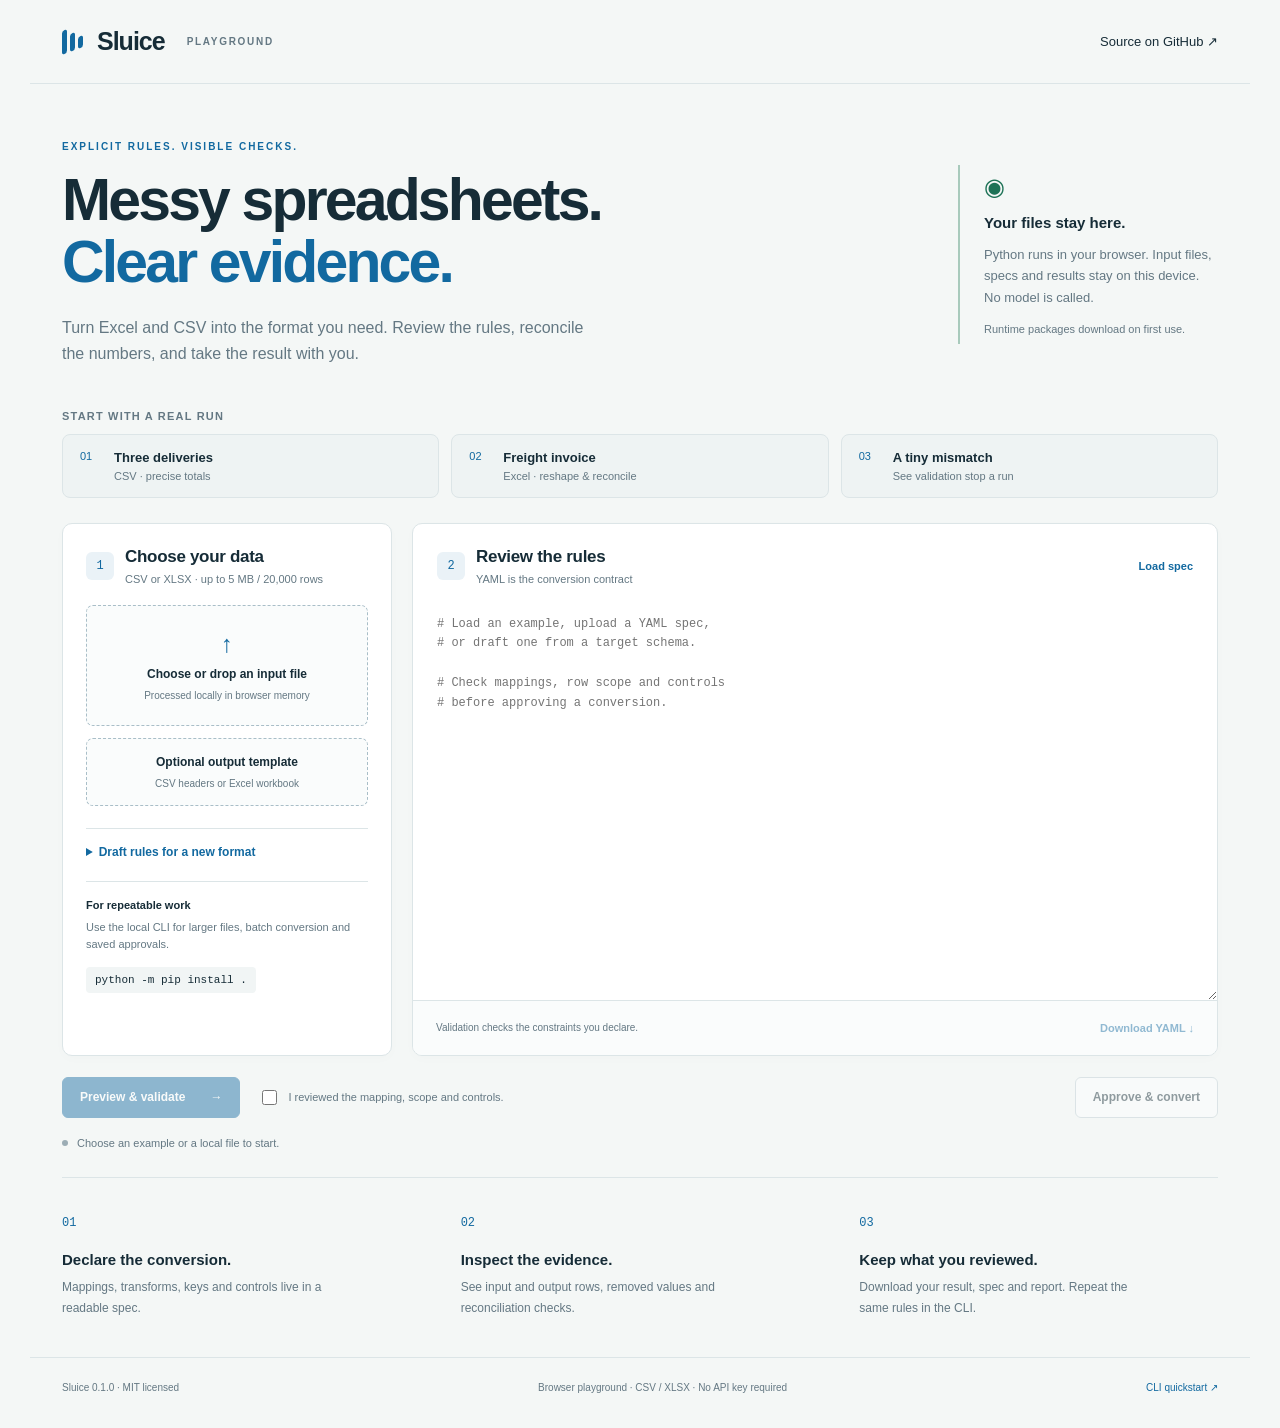
==== sites/playground/index.html @ f774739e "Add validated ETL workflow, packaging, CI and browser playground" ====
<!doctype html>
<html lang="en">
<head>
  <meta charset="utf-8"><meta name="viewport" content="width=device-width,initial-scale=1">
  <title>Sluice — Spreadsheet Playground</title>
  <meta name="description" content="Convert Excel and CSV with explicit rules, reconciliation and review. Runs on your device.">
  <link rel="stylesheet" href="style.css"><script src="app.js" defer></script>
</head>
<body>
  <header class="nav"><a class="brand" href="./" aria-label="Sluice home"><span class="mark" aria-hidden="true"><i></i><i></i><i></i></span>Sluice<span class="nav-tag">PLAYGROUND</span></a><a class="github" href="https://github.com/zodsapple/sluice" target="_blank" rel="noopener">Source on GitHub ↗</a></header>
  <main>
    <section class="hero"><div><p class="eyebrow">EXPLICIT RULES. VISIBLE CHECKS.</p><h1>Messy spreadsheets.<br><span>Clear evidence.</span></h1><p class="intro">Turn Excel and CSV into the format you need. Review the rules, reconcile the numbers, and take the result with you.</p></div><aside class="local-note"><span class="local-icon" aria-hidden="true">◉</span><strong>Your files stay here.</strong><p>Python runs in your browser. Input files, specs and results stay on this device. No model is called.</p><small>Runtime packages download on first use.</small></aside></section>
    <section class="demo-strip" aria-label="Example selection"><span class="demo-title">Start with a real run</span><div class="demo-buttons"><button class="demo" data-demo="quickstart">01 <strong>Three deliveries</strong><span>CSV · precise totals</span></button><button class="demo" data-demo="transport">02 <strong>Freight invoice</strong><span>Excel · reshape & reconcile</span></button><button class="demo" data-demo="failure">03 <strong>A tiny mismatch</strong><span>See validation stop a run</span></button></div></section>
    <div class="workbench">
      <section class="panel input-panel"><div class="panel-heading"><span class="step">1</span><div><h2>Choose your data</h2><p>CSV or XLSX · up to 5 MB / 20,000 rows</p></div></div>
        <label class="upload" data-upload="input"><input id="input-file" type="file" accept=".csv,.xlsx"><span class="upload-icon" aria-hidden="true">↑</span><strong id="input-label">Choose or drop an input file</strong><span>Processed locally in browser memory</span></label>
        <label class="upload compact" data-upload="template"><input id="template-file" type="file" accept=".csv,.xlsx"><strong id="template-label">Optional output template</strong><span>CSV headers or Excel workbook</span></label>
        <details class="draft-details"><summary>Draft rules for a new format</summary><p>Choose a JSON target schema with field types, an example row and declared controls. Review every assumption after drafting.</p><label class="upload compact" data-upload="schema"><input id="schema-file" type="file" accept=".json"><strong id="schema-label">Choose target schema</strong></label><label class="small-label" for="sheet-names">Sheets to include (optional, one per line)</label><textarea id="sheet-names" rows="2" placeholder="All sheets by default"></textarea><button id="draft" class="secondary wide" disabled>Draft a spec</button></details>
        <div class="limits"><strong>For repeatable work</strong><p>Use the local CLI for larger files, batch conversion and saved approvals.</p><code>python -m pip install .</code></div>
      </section>
      <section class="panel spec-panel"><div class="panel-heading"><span class="step">2</span><div><h2>Review the rules</h2><p>YAML is the conversion contract</p></div><label class="text-button">Load spec<input id="spec-file" type="file" accept=".yaml,.yml"></label></div>
        <label class="sr-only" for="spec">Conversion spec in YAML</label><textarea id="spec" class="code-editor" spellcheck="false" placeholder="# Load an example, upload a YAML spec,
# or draft one from a target schema.

# Check mappings, row scope and controls
# before approving a conversion."></textarea>
        <details id="draft-review" hidden><summary>Draft questions and review</summary><pre id="draft-notes"></pre><button id="download-prompts" class="text-button" hidden>Download chat prompts</button></details>
        <div class="spec-footer"><span>Validation checks the constraints you declare.</span><button id="download-spec" class="text-button" disabled>Download YAML ↓</button></div>
      </section>
    </div>
    <section class="run-bar"><div class="run-actions"><button id="preview" class="primary" disabled>Preview & validate <span aria-hidden="true">→</span></button><label class="approval"><input id="reviewed" type="checkbox">I reviewed the mapping, scope and controls.</label><button id="convert" class="secondary" disabled>Approve & convert</button><button id="cancel" class="text-button" hidden>Stop / reset runtime</button></div><div id="status" class="status" role="status" aria-live="polite"><span class="status-dot"></span><span id="status-text">Choose an example or a local file to start.</span></div></section>
    <section id="results" class="panel results-panel" hidden><div class="result-header"><div><p class="eyebrow">RUN EVIDENCE</p><h2 id="result-title">Validation report</h2></div><div id="downloads" class="download-actions"></div></div><div id="metrics" class="metrics"></div><div id="diagnosis" class="diagnosis" hidden></div><div id="controls" class="controls"></div><div class="tabs" role="tablist" aria-label="Run detail"><button class="tab active" role="tab" aria-selected="true" data-tab="output">Output preview</button><button class="tab" role="tab" aria-selected="false" data-tab="input">Source preview</button><button class="tab" role="tab" aria-selected="false" data-tab="issues">Issues</button><button class="tab" role="tab" aria-selected="false" data-tab="trace">Step trace</button></div><div id="detail" class="table-wrap" role="tabpanel"></div><p class="table-note">Previews show a few rows. Reports include all declared control results. A passing check does not establish business meaning.</p></section>
    <section class="how"><div><span class="step">01</span><h3>Declare the conversion.</h3><p>Mappings, transforms, keys and controls live in a readable spec.</p></div><div><span class="step">02</span><h3>Inspect the evidence.</h3><p>See input and output rows, removed values and reconciliation checks.</p></div><div><span class="step">03</span><h3>Keep what you reviewed.</h3><p>Download your result, spec and report. Repeat the same rules in the CLI.</p></div></section>
  </main><footer><span>Sluice <span id="version">0.1.0</span> · MIT licensed</span><span>Browser playground · CSV / XLSX · No API key required</span><a href="quickstart.html">CLI quickstart ↗</a></footer>
</body></html>
---- sites/playground/style.css ----
:root{--ink:#162c37;--muted:#647883;--line:#dce5e7;--blue:#1269a0;--blue-dark:#0e507c;--paper:#f4f7f6;--green:#1d7256;--red:#a83b35;--mono:Consolas,"SFMono-Regular",monospace;font-family:Inter,Segoe UI,Arial,sans-serif;color:var(--ink);background:var(--paper);font-size:14px}*{box-sizing:border-box}body{margin:0}button,input,textarea{font:inherit}button,a,input,summary{touch-action:manipulation}button{cursor:pointer}button:disabled{opacity:.45;cursor:not-allowed}a{color:var(--blue);text-decoration:none}a:hover{text-decoration:underline}button:focus-visible,a:focus-visible,textarea:focus-visible,summary:focus-visible,input:focus-visible{outline:3px solid #79b9df;outline-offset:3px}[hidden]{display:none!important}.nav,main,footer{max-width:1220px;margin:auto}.nav{height:84px;display:flex;align-items:center;justify-content:space-between;padding:0 32px;border-bottom:1px solid var(--line)}.brand{display:flex;align-items:center;gap:10px;color:var(--ink);font-size:25px;font-weight:750;letter-spacing:-1px}.mark{display:flex;align-items:center;gap:3px;height:28px;margin-right:4px}.mark i{width:5px;background:var(--blue);border-radius:3px;height:24px;transform:skewY(-22deg)}.mark i:nth-child(2){height:18px}.mark i:nth-child(3){height:12px}.nav-tag{font-size:10px;letter-spacing:1.7px;color:var(--muted);margin-left:12px;font-weight:600}.github{font-size:13px;color:var(--ink)}main{padding:0 32px}.hero{padding:57px 0 42px;display:flex;justify-content:space-between;gap:60px;align-items:center}.eyebrow{font-size:10px;font-weight:750;letter-spacing:2px;margin:0 0 17px;color:var(--blue)}h1{font-size:clamp(36px,4.6vw,59px);line-height:1.06;letter-spacing:-2.8px;margin:0 0 21px;font-weight:680}h1 span{color:var(--blue)}.intro{font-size:16px;line-height:1.65;max-width:530px;margin:0;color:var(--muted)}.local-note{width:260px;flex-shrink:0;border-left:2px solid #a8cabc;padding:8px 0 8px 24px;font-size:13px}.local-icon{display:block;color:var(--green);font-size:24px;margin-bottom:13px}.local-note strong{font-size:15px}.local-note p{line-height:1.65;color:var(--muted)}.local-note small{font-size:11px;color:var(--muted)}.demo-strip{margin-bottom:25px}.demo-title{display:block;font-size:11px;font-weight:600;text-transform:uppercase;letter-spacing:1.2px;margin-bottom:12px;color:var(--muted)}.demo-buttons{display:grid;grid-template-columns:repeat(3,1fr);gap:12px}.demo{display:grid;grid-template-columns:25px 1fr;column-gap:9px;text-align:left;background:#eef3f3;border:1px solid var(--line);border-radius:8px;padding:15px 17px;font-size:11px;color:var(--blue)}.demo strong{font-size:13px;color:var(--ink);font-weight:600}.demo span{grid-column:2;color:var(--muted);font-size:11px;margin-top:5px}.demo:hover,.demo.selected{background:#e7f0f6;border-color:#99bad0}.workbench{display:grid;grid-template-columns:330px 1fr;gap:20px}.panel{background:white;border:1px solid var(--line);border-radius:10px;overflow:hidden;box-shadow:0 3px 12px #1b344104}.input-panel{padding:23px}.panel-heading{display:flex;align-items:center;gap:11px;margin-bottom:20px}.step{font:12px var(--mono);color:var(--blue);display:inline-flex;align-items:center;justify-content:center;background:#eaf2f7;width:28px;height:28px;border-radius:6px;flex-shrink:0}h2{font-size:17px;font-weight:650;letter-spacing:-.3px;margin:0}h3{font-size:15px;margin:14px 0 9px}.panel-heading p{font-size:11px;color:var(--muted);margin:6px 0 0}.upload{display:flex;flex-direction:column;align-items:center;justify-content:center;gap:9px;text-align:center;border:1px dashed #a9bec8;border-radius:7px;padding:24px 10px;cursor:pointer;background:#fafcfc;position:relative}.upload:hover,.upload.drag{border-color:var(--blue);background:#f0f6fa}.upload input,.text-button input{position:absolute;width:1px;height:1px;opacity:0}.upload:focus-within{outline:3px solid #79b9df}.upload strong{font-size:12px;max-width:100%;overflow-wrap:anywhere}.upload span{font-size:10px;color:var(--muted)}.upload .upload-icon{font-size:24px;color:var(--blue)}.upload.compact{padding:16px 10px;margin-top:12px}.draft-details{margin-top:22px;font-size:12px;border-top:1px solid var(--line);padding-top:16px}.draft-details summary{cursor:pointer;color:var(--blue);font-weight:600}.draft-details p{line-height:1.65;color:var(--muted)}.small-label{display:block;font-size:11px;margin:15px 0 7px}textarea{width:100%;border:1px solid var(--line);border-radius:5px;padding:9px;resize:vertical;color:var(--ink);background:#fafcfc}#sheet-names{font-size:12px}.limits{border-top:1px solid var(--line);margin-top:22px;padding-top:17px;font-size:11px}.limits p{color:var(--muted);line-height:1.6;margin:8px 0 13px}.limits code{font:11px var(--mono);background:#f1f5f5;padding:7px 9px;border-radius:4px;display:inline-block}.spec-panel{display:flex;flex-direction:column}.spec-panel>.panel-heading{padding:23px 24px 0}.spec-panel .panel-heading .text-button{margin-left:auto}.code-editor{flex:1;border:0;border-radius:0;padding:10px 24px 24px;min-height:395px;background:white;font:12px/1.65 var(--mono);tab-size:2;resize:vertical}.spec-footer{display:flex;align-items:center;justify-content:space-between;padding:13px 23px;background:#fafcfc;border-top:1px solid var(--line);font-size:10px;color:var(--muted);gap:12px}.text-button{border:0;background:transparent;color:var(--blue);font-size:11px;font-weight:600;padding:8px 0;cursor:pointer}.primary,.secondary{border-radius:6px;padding:12px 17px;font-size:12px;font-weight:650;min-height:41px}.primary{background:var(--blue);border:1px solid var(--blue);color:white;display:flex;gap:25px;align-items:center}.primary:hover:not(:disabled){background:var(--blue-dark)}.secondary{background:white;border:1px solid #bdcdd3;color:var(--ink)}.secondary:hover:not(:disabled){border-color:var(--blue);background:#f1f7fa}.wide{width:100%;margin-top:12px}.run-bar{padding:21px 0 25px}.run-actions{display:flex;gap:18px;align-items:center;flex-wrap:wrap}.approval{display:flex;gap:8px;align-items:center;font-size:11px;color:var(--muted);cursor:pointer;flex:1}.approval input{accent-color:var(--blue);width:15px;height:15px}.status{display:flex;align-items:center;gap:9px;margin-top:17px;font-size:11px;color:var(--muted);line-height:1.6}.status-dot{width:6px;height:6px;border-radius:50%;background:#9cadb5;flex-shrink:0}.status.busy .status-dot{background:var(--blue);animation:pulse 1s infinite}.status.good .status-dot{background:var(--green)}.status.bad .status-dot{background:var(--red)}@keyframes pulse{50%{opacity:.3}}.results-panel{padding:25px;margin-bottom:28px}.result-header{display:flex;justify-content:space-between;gap:15px;align-items:center;margin-bottom:20px}.result-header .eyebrow{margin-bottom:8px}.download-actions{display:flex;gap:15px;flex-wrap:wrap}.metrics{display:grid;grid-template-columns:repeat(4,1fr);border-top:1px solid var(--line);border-bottom:1px solid var(--line);padding:20px 0;margin-bottom:18px}.metric{border-right:1px solid var(--line);padding-left:22px}.metric:first-child{padding-left:0}.metric:last-child{border:0}.metric span{font-size:10px;text-transform:uppercase;letter-spacing:1px;color:var(--muted);display:block;margin-bottom:9px}.metric strong{font:24px var(--mono);font-weight:500}.metric.pass strong{color:var(--green)}.metric.fail strong{color:var(--red)}.controls{display:flex;flex-direction:column;gap:7px;margin-bottom:22px}.control{display:grid;grid-template-columns:44px 1fr auto;gap:12px;align-items:center;border-radius:5px;padding:11px 13px;background:#f4f8f6;font-size:12px}.control.fail{background:#fff1ee}.pill{font-size:9px;font-weight:750;letter-spacing:.6px;color:var(--green)}.fail .pill{color:var(--red)}.control code{font:11px var(--mono);color:var(--muted)}.control small{grid-column:2/4;color:var(--red);line-height:1.6}.diagnosis{padding:13px;background:#fff1ee;color:var(--red);border-radius:5px;margin-bottom:17px;white-space:pre-wrap;font-size:12px;line-height:1.6;overflow-wrap:anywhere}.tabs{display:flex;gap:25px;border-bottom:1px solid var(--line);margin-bottom:13px;overflow:auto}.tab{border:0;background:white;color:var(--muted);padding:10px 0 12px;font-size:12px;white-space:nowrap}.tab.active{color:var(--blue);box-shadow:inset 0 -2px var(--blue);font-weight:600}.table-wrap{overflow:auto;max-height:350px;min-height:80px}table{border-collapse:collapse;text-align:left;width:100%;font:11px var(--mono)}th{background:#f2f6f6;font-weight:600;color:var(--muted);position:sticky;top:0}th,td{padding:10px 12px;border-bottom:1px solid #e8eeef;white-space:nowrap;max-width:350px;overflow:hidden;text-overflow:ellipsis}.table-note{font-size:10px;color:var(--muted);line-height:1.6;margin:14px 0 0}.empty{font-size:12px;color:var(--muted);padding:14px 0}.how{display:grid;grid-template-columns:repeat(3,1fr);gap:40px;border-top:1px solid var(--line);padding:31px 0 39px}.how .step{background:transparent;justify-content:flex-start;width:auto}.how p{font-size:12px;line-height:1.7;color:var(--muted);max-width:280px;margin:0}footer{border-top:1px solid var(--line);padding:24px 32px 35px;display:flex;justify-content:space-between;gap:20px;font-size:10px;color:var(--muted)}#draft-review{padding:15px 23px;border-top:1px solid var(--line);font-size:12px}#draft-review summary{color:var(--blue);cursor:pointer}pre{white-space:pre-wrap;overflow-wrap:anywhere;font:11px/1.6 var(--mono);color:var(--muted)}.sr-only{position:absolute;width:1px;height:1px;overflow:hidden;clip:rect(0,0,0,0)}@media(max-width:850px){.workbench{grid-template-columns:280px 1fr}.hero{gap:30px}.local-note{width:215px}.run-actions{gap:13px}.approval{flex-basis:55%}.control{grid-template-columns:40px 1fr}.control code{grid-column:2}.nav-tag{display:none}}@media(max-width:650px){.nav,main,footer{padding-left:19px;padding-right:19px}.nav{height:68px}.hero{display:block;padding:35px 0 27px}h1{letter-spacing:-1.8px;font-size:42px}.intro{font-size:14px}.local-note{margin-top:24px;width:auto;padding-left:16px}.local-icon{display:none}.local-note p{margin:8px 0}.demo-buttons{grid-template-columns:1fr}.demo{padding:12px 14px}.demo span{margin-top:3px}.workbench{grid-template-columns:1fr;gap:16px}.input-panel{padding:20px}.code-editor{min-height:340px;padding-left:20px;padding-right:20px}.approval{order:3;flex-basis:100%}.run-actions .primary,.run-actions .secondary{flex:1}.result-header{align-items:flex-start;flex-direction:column}.results-panel{padding:20px}.metrics{grid-template-columns:repeat(2,1fr);gap:20px}.metric:nth-child(3){padding-left:0}.metric:nth-child(2){border:0}.how{grid-template-columns:1fr;gap:23px}.how h3{margin-top:6px}.how p{max-width:100%}footer{flex-direction:column;gap:12px}.github{font-size:11px}.spec-footer span{max-width:180px}.tabs{gap:20px}}
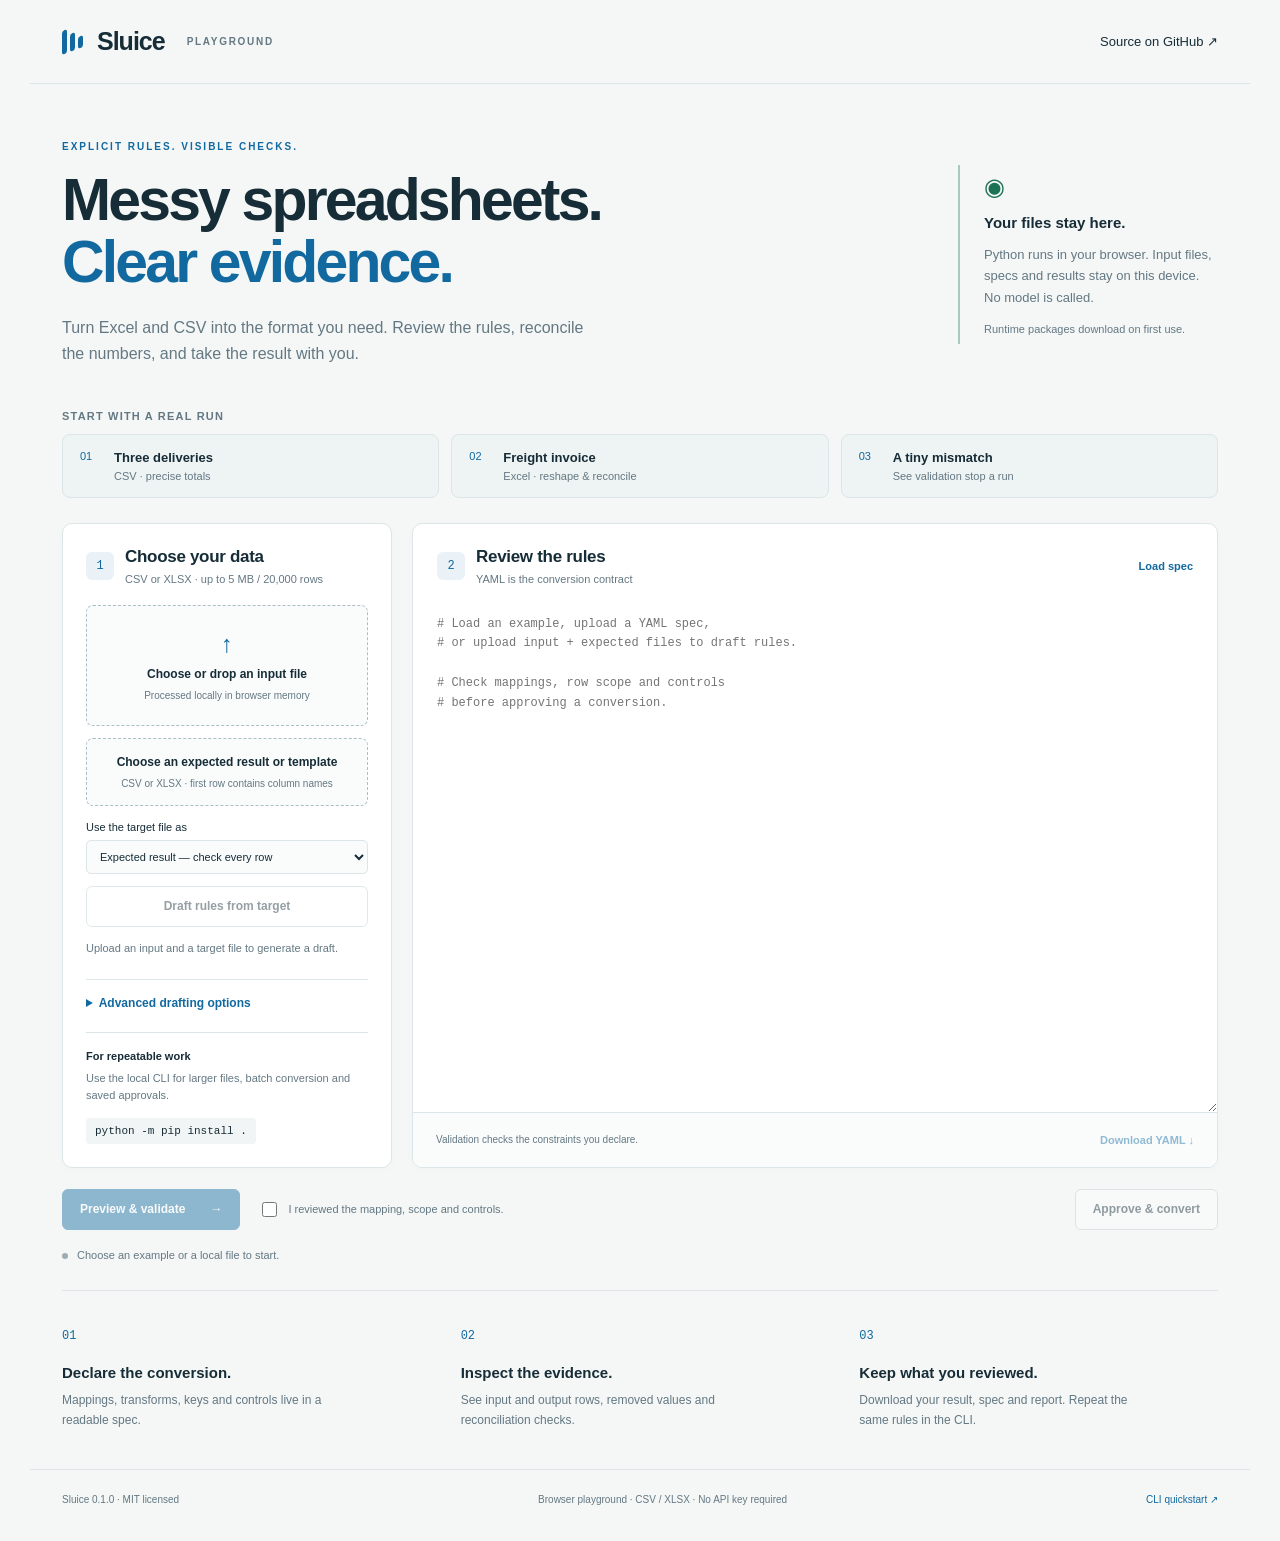
==== commit 7b25f6a5: "Fix browser drafting from uploaded expected files" ====
--- a/sites/playground/index.html
+++ b/sites/playground/index.html
@@ -14,13 +14,15 @@
     <div class="workbench">
       <section class="panel input-panel"><div class="panel-heading"><span class="step">1</span><div><h2>Choose your data</h2><p>CSV or XLSX · up to 5 MB / 20,000 rows</p></div></div>
         <label class="upload" data-upload="input"><input id="input-file" type="file" accept=".csv,.xlsx"><span class="upload-icon" aria-hidden="true">↑</span><strong id="input-label">Choose or drop an input file</strong><span>Processed locally in browser memory</span></label>
-        <label class="upload compact" data-upload="template"><input id="template-file" type="file" accept=".csv,.xlsx"><strong id="template-label">Optional output template</strong><span>CSV headers or Excel workbook</span></label>
-        <details class="draft-details"><summary>Draft rules for a new format</summary><p>Choose a JSON target schema with field types, an example row and declared controls. Review every assumption after drafting.</p><label class="upload compact" data-upload="schema"><input id="schema-file" type="file" accept=".json"><strong id="schema-label">Choose target schema</strong></label><label class="small-label" for="sheet-names">Sheets to include (optional, one per line)</label><textarea id="sheet-names" rows="2" placeholder="All sheets by default"></textarea><button id="draft" class="secondary wide" disabled>Draft a spec</button></details>
+        <label class="upload compact" data-upload="template"><input id="template-file" type="file" accept=".csv,.xlsx"><strong id="template-label">Choose an expected result or template</strong><span>CSV or XLSX · first row contains column names</span></label>
+        <label class="small-label" for="target-role">Use the target file as</label><select id="target-role"><option value="expected">Expected result — check every row</option><option value="template">Template / example — draft the format</option></select>
+        <button id="draft" class="secondary wide" disabled>Draft rules from target</button><p id="upload-note" class="upload-note" role="status" aria-live="polite">Upload an input and a target file to generate a draft.</p>
+        <details class="draft-details"><summary>Advanced drafting options</summary><p>A JSON schema can specify field types, examples and controls. Without one, these are inferred from the target file; review every assumption.</p><label class="upload compact" data-upload="schema"><input id="schema-file" type="file" accept=".json"><strong id="schema-label">Choose target schema</strong></label><label class="small-label" for="target-layout">Target layout</label><select id="target-layout"><option value="auto">Detect from target columns</option><option value="record">Records (one row per record)</option><option value="stats">Statistics (reshape a wide table)</option></select><label class="small-label" for="sheet-names">Sheets to include (optional, one per line)</label><textarea id="sheet-names" rows="2" placeholder="All sheets by default"></textarea></details>
         <div class="limits"><strong>For repeatable work</strong><p>Use the local CLI for larger files, batch conversion and saved approvals.</p><code>python -m pip install .</code></div>
       </section>
       <section class="panel spec-panel"><div class="panel-heading"><span class="step">2</span><div><h2>Review the rules</h2><p>YAML is the conversion contract</p></div><label class="text-button">Load spec<input id="spec-file" type="file" accept=".yaml,.yml"></label></div>
         <label class="sr-only" for="spec">Conversion spec in YAML</label><textarea id="spec" class="code-editor" spellcheck="false" placeholder="# Load an example, upload a YAML spec,
-# or draft one from a target schema.
+# or upload input + expected files to draft rules.
 
 # Check mappings, row scope and controls
 # before approving a conversion."></textarea>
--- a/sites/playground/style.css
+++ b/sites/playground/style.css
@@ -1 +1,2 @@
 :root{--ink:#162c37;--muted:#647883;--line:#dce5e7;--blue:#1269a0;--blue-dark:#0e507c;--paper:#f4f7f6;--green:#1d7256;--red:#a83b35;--mono:Consolas,"SFMono-Regular",monospace;font-family:Inter,Segoe UI,Arial,sans-serif;color:var(--ink);background:var(--paper);font-size:14px}*{box-sizing:border-box}body{margin:0}button,input,textarea{font:inherit}button,a,input,summary{touch-action:manipulation}button{cursor:pointer}button:disabled{opacity:.45;cursor:not-allowed}a{color:var(--blue);text-decoration:none}a:hover{text-decoration:underline}button:focus-visible,a:focus-visible,textarea:focus-visible,summary:focus-visible,input:focus-visible{outline:3px solid #79b9df;outline-offset:3px}[hidden]{display:none!important}.nav,main,footer{max-width:1220px;margin:auto}.nav{height:84px;display:flex;align-items:center;justify-content:space-between;padding:0 32px;border-bottom:1px solid var(--line)}.brand{display:flex;align-items:center;gap:10px;color:var(--ink);font-size:25px;font-weight:750;letter-spacing:-1px}.mark{display:flex;align-items:center;gap:3px;height:28px;margin-right:4px}.mark i{width:5px;background:var(--blue);border-radius:3px;height:24px;transform:skewY(-22deg)}.mark i:nth-child(2){height:18px}.mark i:nth-child(3){height:12px}.nav-tag{font-size:10px;letter-spacing:1.7px;color:var(--muted);margin-left:12px;font-weight:600}.github{font-size:13px;color:var(--ink)}main{padding:0 32px}.hero{padding:57px 0 42px;display:flex;justify-content:space-between;gap:60px;align-items:center}.eyebrow{font-size:10px;font-weight:750;letter-spacing:2px;margin:0 0 17px;color:var(--blue)}h1{font-size:clamp(36px,4.6vw,59px);line-height:1.06;letter-spacing:-2.8px;margin:0 0 21px;font-weight:680}h1 span{color:var(--blue)}.intro{font-size:16px;line-height:1.65;max-width:530px;margin:0;color:var(--muted)}.local-note{width:260px;flex-shrink:0;border-left:2px solid #a8cabc;padding:8px 0 8px 24px;font-size:13px}.local-icon{display:block;color:var(--green);font-size:24px;margin-bottom:13px}.local-note strong{font-size:15px}.local-note p{line-height:1.65;color:var(--muted)}.local-note small{font-size:11px;color:var(--muted)}.demo-strip{margin-bottom:25px}.demo-title{display:block;font-size:11px;font-weight:600;text-transform:uppercase;letter-spacing:1.2px;margin-bottom:12px;color:var(--muted)}.demo-buttons{display:grid;grid-template-columns:repeat(3,1fr);gap:12px}.demo{display:grid;grid-template-columns:25px 1fr;column-gap:9px;text-align:left;background:#eef3f3;border:1px solid var(--line);border-radius:8px;padding:15px 17px;font-size:11px;color:var(--blue)}.demo strong{font-size:13px;color:var(--ink);font-weight:600}.demo span{grid-column:2;color:var(--muted);font-size:11px;margin-top:5px}.demo:hover,.demo.selected{background:#e7f0f6;border-color:#99bad0}.workbench{display:grid;grid-template-columns:330px 1fr;gap:20px}.panel{background:white;border:1px solid var(--line);border-radius:10px;overflow:hidden;box-shadow:0 3px 12px #1b344104}.input-panel{padding:23px}.panel-heading{display:flex;align-items:center;gap:11px;margin-bottom:20px}.step{font:12px var(--mono);color:var(--blue);display:inline-flex;align-items:center;justify-content:center;background:#eaf2f7;width:28px;height:28px;border-radius:6px;flex-shrink:0}h2{font-size:17px;font-weight:650;letter-spacing:-.3px;margin:0}h3{font-size:15px;margin:14px 0 9px}.panel-heading p{font-size:11px;color:var(--muted);margin:6px 0 0}.upload{display:flex;flex-direction:column;align-items:center;justify-content:center;gap:9px;text-align:center;border:1px dashed #a9bec8;border-radius:7px;padding:24px 10px;cursor:pointer;background:#fafcfc;position:relative}.upload:hover,.upload.drag{border-color:var(--blue);background:#f0f6fa}.upload input,.text-button input{position:absolute;width:1px;height:1px;opacity:0}.upload:focus-within{outline:3px solid #79b9df}.upload strong{font-size:12px;max-width:100%;overflow-wrap:anywhere}.upload span{font-size:10px;color:var(--muted)}.upload .upload-icon{font-size:24px;color:var(--blue)}.upload.compact{padding:16px 10px;margin-top:12px}.draft-details{margin-top:22px;font-size:12px;border-top:1px solid var(--line);padding-top:16px}.draft-details summary{cursor:pointer;color:var(--blue);font-weight:600}.draft-details p{line-height:1.65;color:var(--muted)}.small-label{display:block;font-size:11px;margin:15px 0 7px}textarea{width:100%;border:1px solid var(--line);border-radius:5px;padding:9px;resize:vertical;color:var(--ink);background:#fafcfc}#sheet-names{font-size:12px}.limits{border-top:1px solid var(--line);margin-top:22px;padding-top:17px;font-size:11px}.limits p{color:var(--muted);line-height:1.6;margin:8px 0 13px}.limits code{font:11px var(--mono);background:#f1f5f5;padding:7px 9px;border-radius:4px;display:inline-block}.spec-panel{display:flex;flex-direction:column}.spec-panel>.panel-heading{padding:23px 24px 0}.spec-panel .panel-heading .text-button{margin-left:auto}.code-editor{flex:1;border:0;border-radius:0;padding:10px 24px 24px;min-height:395px;background:white;font:12px/1.65 var(--mono);tab-size:2;resize:vertical}.spec-footer{display:flex;align-items:center;justify-content:space-between;padding:13px 23px;background:#fafcfc;border-top:1px solid var(--line);font-size:10px;color:var(--muted);gap:12px}.text-button{border:0;background:transparent;color:var(--blue);font-size:11px;font-weight:600;padding:8px 0;cursor:pointer}.primary,.secondary{border-radius:6px;padding:12px 17px;font-size:12px;font-weight:650;min-height:41px}.primary{background:var(--blue);border:1px solid var(--blue);color:white;display:flex;gap:25px;align-items:center}.primary:hover:not(:disabled){background:var(--blue-dark)}.secondary{background:white;border:1px solid #bdcdd3;color:var(--ink)}.secondary:hover:not(:disabled){border-color:var(--blue);background:#f1f7fa}.wide{width:100%;margin-top:12px}.run-bar{padding:21px 0 25px}.run-actions{display:flex;gap:18px;align-items:center;flex-wrap:wrap}.approval{display:flex;gap:8px;align-items:center;font-size:11px;color:var(--muted);cursor:pointer;flex:1}.approval input{accent-color:var(--blue);width:15px;height:15px}.status{display:flex;align-items:center;gap:9px;margin-top:17px;font-size:11px;color:var(--muted);line-height:1.6}.status-dot{width:6px;height:6px;border-radius:50%;background:#9cadb5;flex-shrink:0}.status.busy .status-dot{background:var(--blue);animation:pulse 1s infinite}.status.good .status-dot{background:var(--green)}.status.bad .status-dot{background:var(--red)}@keyframes pulse{50%{opacity:.3}}.results-panel{padding:25px;margin-bottom:28px}.result-header{display:flex;justify-content:space-between;gap:15px;align-items:center;margin-bottom:20px}.result-header .eyebrow{margin-bottom:8px}.download-actions{display:flex;gap:15px;flex-wrap:wrap}.metrics{display:grid;grid-template-columns:repeat(4,1fr);border-top:1px solid var(--line);border-bottom:1px solid var(--line);padding:20px 0;margin-bottom:18px}.metric{border-right:1px solid var(--line);padding-left:22px}.metric:first-child{padding-left:0}.metric:last-child{border:0}.metric span{font-size:10px;text-transform:uppercase;letter-spacing:1px;color:var(--muted);display:block;margin-bottom:9px}.metric strong{font:24px var(--mono);font-weight:500}.metric.pass strong{color:var(--green)}.metric.fail strong{color:var(--red)}.controls{display:flex;flex-direction:column;gap:7px;margin-bottom:22px}.control{display:grid;grid-template-columns:44px 1fr auto;gap:12px;align-items:center;border-radius:5px;padding:11px 13px;background:#f4f8f6;font-size:12px}.control.fail{background:#fff1ee}.pill{font-size:9px;font-weight:750;letter-spacing:.6px;color:var(--green)}.fail .pill{color:var(--red)}.control code{font:11px var(--mono);color:var(--muted)}.control small{grid-column:2/4;color:var(--red);line-height:1.6}.diagnosis{padding:13px;background:#fff1ee;color:var(--red);border-radius:5px;margin-bottom:17px;white-space:pre-wrap;font-size:12px;line-height:1.6;overflow-wrap:anywhere}.tabs{display:flex;gap:25px;border-bottom:1px solid var(--line);margin-bottom:13px;overflow:auto}.tab{border:0;background:white;color:var(--muted);padding:10px 0 12px;font-size:12px;white-space:nowrap}.tab.active{color:var(--blue);box-shadow:inset 0 -2px var(--blue);font-weight:600}.table-wrap{overflow:auto;max-height:350px;min-height:80px}table{border-collapse:collapse;text-align:left;width:100%;font:11px var(--mono)}th{background:#f2f6f6;font-weight:600;color:var(--muted);position:sticky;top:0}th,td{padding:10px 12px;border-bottom:1px solid #e8eeef;white-space:nowrap;max-width:350px;overflow:hidden;text-overflow:ellipsis}.table-note{font-size:10px;color:var(--muted);line-height:1.6;margin:14px 0 0}.empty{font-size:12px;color:var(--muted);padding:14px 0}.how{display:grid;grid-template-columns:repeat(3,1fr);gap:40px;border-top:1px solid var(--line);padding:31px 0 39px}.how .step{background:transparent;justify-content:flex-start;width:auto}.how p{font-size:12px;line-height:1.7;color:var(--muted);max-width:280px;margin:0}footer{border-top:1px solid var(--line);padding:24px 32px 35px;display:flex;justify-content:space-between;gap:20px;font-size:10px;color:var(--muted)}#draft-review{padding:15px 23px;border-top:1px solid var(--line);font-size:12px}#draft-review summary{color:var(--blue);cursor:pointer}pre{white-space:pre-wrap;overflow-wrap:anywhere;font:11px/1.6 var(--mono);color:var(--muted)}.sr-only{position:absolute;width:1px;height:1px;overflow:hidden;clip:rect(0,0,0,0)}@media(max-width:850px){.workbench{grid-template-columns:280px 1fr}.hero{gap:30px}.local-note{width:215px}.run-actions{gap:13px}.approval{flex-basis:55%}.control{grid-template-columns:40px 1fr}.control code{grid-column:2}.nav-tag{display:none}}@media(max-width:650px){.nav,main,footer{padding-left:19px;padding-right:19px}.nav{height:68px}.hero{display:block;padding:35px 0 27px}h1{letter-spacing:-1.8px;font-size:42px}.intro{font-size:14px}.local-note{margin-top:24px;width:auto;padding-left:16px}.local-icon{display:none}.local-note p{margin:8px 0}.demo-buttons{grid-template-columns:1fr}.demo{padding:12px 14px}.demo span{margin-top:3px}.workbench{grid-template-columns:1fr;gap:16px}.input-panel{padding:20px}.code-editor{min-height:340px;padding-left:20px;padding-right:20px}.approval{order:3;flex-basis:100%}.run-actions .primary,.run-actions .secondary{flex:1}.result-header{align-items:flex-start;flex-direction:column}.results-panel{padding:20px}.metrics{grid-template-columns:repeat(2,1fr);gap:20px}.metric:nth-child(3){padding-left:0}.metric:nth-child(2){border:0}.how{grid-template-columns:1fr;gap:23px}.how h3{margin-top:6px}.how p{max-width:100%}footer{flex-direction:column;gap:12px}.github{font-size:11px}.spec-footer span{max-width:180px}.tabs{gap:20px}}
+select{width:100%;border:1px solid var(--line);border-radius:5px;padding:9px;font-family:inherit;font-size:11px;color:var(--ink);background:#fafcfc}.upload-note{font-size:11px;line-height:1.65;color:var(--muted);margin:12px 0 0;overflow-wrap:anywhere}.upload-note.good{color:var(--green)}.upload-note.bad{color:var(--red)}.upload-note.busy{color:var(--blue)}
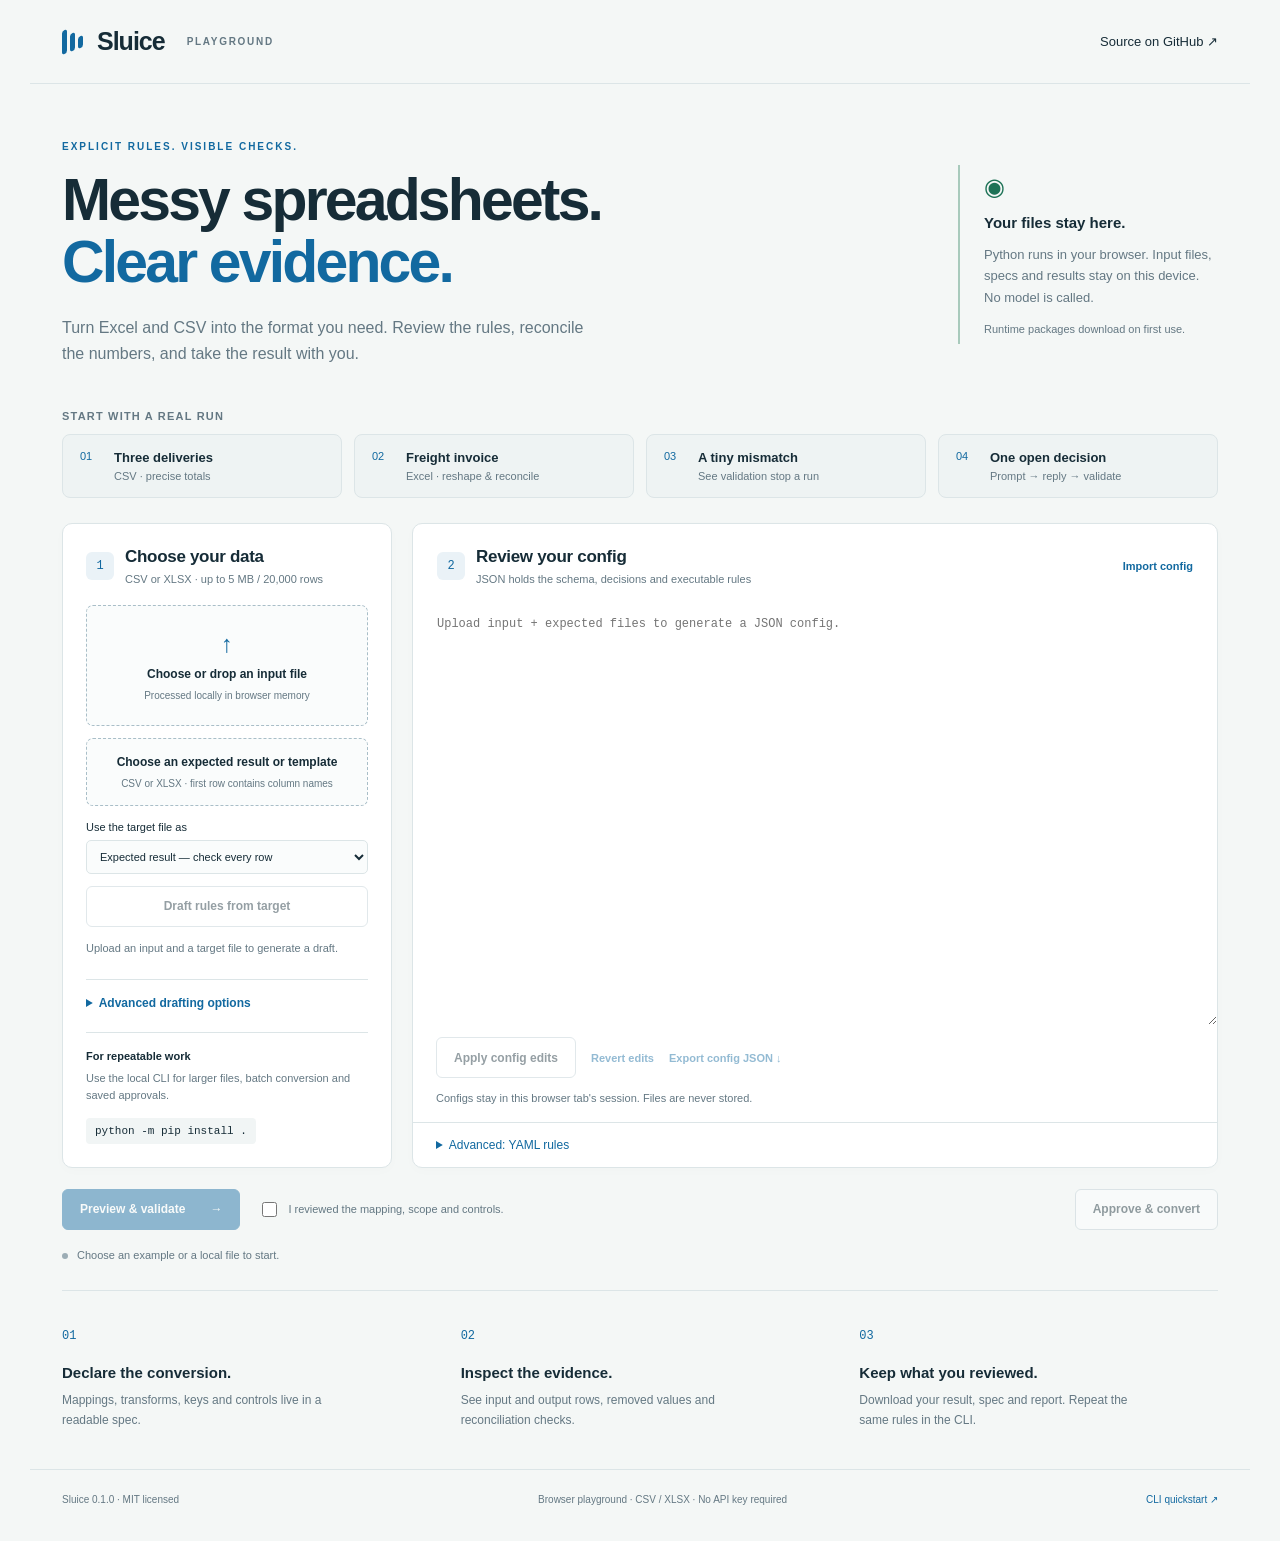
==== commit a4e90505: "Complete browser config, prompt, reply and manual review workflow" ====
--- a/sites/playground/index.html
+++ b/sites/playground/index.html
@@ -4,13 +4,13 @@
   <meta charset="utf-8"><meta name="viewport" content="width=device-width,initial-scale=1">
   <title>Sluice — Spreadsheet Playground</title>
   <meta name="description" content="Convert Excel and CSV with explicit rules, reconciliation and review. Runs on your device.">
-  <link rel="stylesheet" href="style.css"><script src="app.js" defer></script>
+  <link rel="stylesheet" href="style.css"><script src="app.js" type="module"></script>
 </head>
 <body>
   <header class="nav"><a class="brand" href="./" aria-label="Sluice home"><span class="mark" aria-hidden="true"><i></i><i></i><i></i></span>Sluice<span class="nav-tag">PLAYGROUND</span></a><a class="github" href="https://github.com/zodsapple/sluice" target="_blank" rel="noopener">Source on GitHub ↗</a></header>
   <main>
     <section class="hero"><div><p class="eyebrow">EXPLICIT RULES. VISIBLE CHECKS.</p><h1>Messy spreadsheets.<br><span>Clear evidence.</span></h1><p class="intro">Turn Excel and CSV into the format you need. Review the rules, reconcile the numbers, and take the result with you.</p></div><aside class="local-note"><span class="local-icon" aria-hidden="true">◉</span><strong>Your files stay here.</strong><p>Python runs in your browser. Input files, specs and results stay on this device. No model is called.</p><small>Runtime packages download on first use.</small></aside></section>
-    <section class="demo-strip" aria-label="Example selection"><span class="demo-title">Start with a real run</span><div class="demo-buttons"><button class="demo" data-demo="quickstart">01 <strong>Three deliveries</strong><span>CSV · precise totals</span></button><button class="demo" data-demo="transport">02 <strong>Freight invoice</strong><span>Excel · reshape & reconcile</span></button><button class="demo" data-demo="failure">03 <strong>A tiny mismatch</strong><span>See validation stop a run</span></button></div></section>
+    <section class="demo-strip" aria-label="Example selection"><span class="demo-title">Start with a real run</span><div class="demo-buttons"><button class="demo" data-demo="quickstart">01 <strong>Three deliveries</strong><span>CSV · precise totals</span></button><button class="demo" data-demo="transport">02 <strong>Freight invoice</strong><span>Excel · reshape & reconcile</span></button><button class="demo" data-demo="failure">03 <strong>A tiny mismatch</strong><span>See validation stop a run</span></button><button class="demo" data-demo="decision">04 <strong>One open decision</strong><span>Prompt → reply → validate</span></button></div></section>
     <div class="workbench">
       <section class="panel input-panel"><div class="panel-heading"><span class="step">1</span><div><h2>Choose your data</h2><p>CSV or XLSX · up to 5 MB / 20,000 rows</p></div></div>
         <label class="upload" data-upload="input"><input id="input-file" type="file" accept=".csv,.xlsx"><span class="upload-icon" aria-hidden="true">↑</span><strong id="input-label">Choose or drop an input file</strong><span>Processed locally in browser memory</span></label>
@@ -20,16 +20,20 @@
         <details class="draft-details"><summary>Advanced drafting options</summary><p>A JSON schema can specify field types, examples and controls. Without one, these are inferred from the target file; review every assumption.</p><label class="upload compact" data-upload="schema"><input id="schema-file" type="file" accept=".json"><strong id="schema-label">Choose target schema</strong></label><label class="small-label" for="target-layout">Target layout</label><select id="target-layout"><option value="auto">Detect from target columns</option><option value="record">Records (one row per record)</option><option value="stats">Statistics (reshape a wide table)</option></select><label class="small-label" for="sheet-names">Sheets to include (optional, one per line)</label><textarea id="sheet-names" rows="2" placeholder="All sheets by default"></textarea></details>
         <div class="limits"><strong>For repeatable work</strong><p>Use the local CLI for larger files, batch conversion and saved approvals.</p><code>python -m pip install .</code></div>
       </section>
-      <section class="panel spec-panel"><div class="panel-heading"><span class="step">2</span><div><h2>Review the rules</h2><p>YAML is the conversion contract</p></div><label class="text-button">Load spec<input id="spec-file" type="file" accept=".yaml,.yml"></label></div>
+      <section class="panel spec-panel"><div class="panel-heading"><span class="step">2</span><div><h2>Review your config</h2><p>JSON holds the schema, decisions and executable rules</p></div><label class="text-button">Import config<input id="config-file" type="file" accept=".json"></label></div>
+        <label class="sr-only" for="config">Sluice config in JSON</label><textarea id="config" class="code-editor" spellcheck="false" placeholder="Upload input + expected files to generate a JSON config."></textarea>
+        <div class="config-actions"><button id="apply-config" class="secondary" disabled>Apply config edits</button><button id="revert-config" class="text-button" disabled>Revert edits</button><a id="download-config" class="text-button" aria-disabled="true">Export config JSON ↓</a></div><p id="cache-note" class="cache-note">Configs stay in this browser tab's session. Files are never stored.</p>
+        <details id="yaml-editor" class="expert-editor"><summary>Advanced: YAML rules</summary><label class="text-button">Load YAML<input id="spec-file" type="file" accept=".yaml,.yml"></label>
         <label class="sr-only" for="spec">Conversion spec in YAML</label><textarea id="spec" class="code-editor" spellcheck="false" placeholder="# Load an example, upload a YAML spec,
 # or upload input + expected files to draft rules.
 
 # Check mappings, row scope and controls
 # before approving a conversion."></textarea>
-        <details id="draft-review" hidden><summary>Draft questions and review</summary><pre id="draft-notes"></pre><button id="download-prompts" class="text-button" hidden>Download chat prompts</button></details>
-        <div class="spec-footer"><span>Validation checks the constraints you declare.</span><button id="download-spec" class="text-button" disabled>Download YAML ↓</button></div>
+        <div class="config-actions"><button id="apply-yaml" class="secondary" disabled>Apply YAML edits</button><button id="download-spec" class="text-button" disabled>Download YAML ↓</button></div></details>
+        <details id="draft-review" hidden><summary>Mapping review notes</summary><pre id="draft-notes"></pre></details>
       </section>
     </div>
+    <section id="resolve" class="panel resolve-panel" hidden><div class="panel-heading"><span class="step">3</span><div><h2>Resolve open questions</h2><p id="question-summary"></p></div></div><div class="resolve-grid"><div><h3>Ask a chatbot</h3><p class="help">Copy the prompt to ChatGPT or another chatbot, then paste its JSON reply below. Review the prompt's file facts before sharing them.</p><label class="small-label" for="prompt-sheet">Prompt for worksheet</label><select id="prompt-sheet"></select><label class="sr-only" for="prompt-text">Chatbot prompt</label><textarea id="prompt-text" rows="8" readonly></textarea><div class="config-actions"><button id="copy-prompt" class="secondary">Copy prompt</button><button id="copy-reply-template" class="text-button">Copy reply template</button><button id="download-prompts" class="text-button">Download prompts ↓</button></div><label class="small-label" for="reply">Chatbot JSON reply</label><textarea id="reply" rows="6" spellcheck="false" placeholder='{"answers":[{"question_id":"…","status":"answered","bindings":[…]}]}'></textarea><button id="apply-reply" class="secondary wide" disabled>Parse reply & update config</button><p id="reply-notice" class="help" role="status" aria-live="polite"></p></div><div><h3>Or decide manually</h3><p class="help">Unknown or low-confidence replies stay open. Enter a constant, select a source, or specify a binding for each decision.</p><div id="questions"></div></div></div></section>
     <section class="run-bar"><div class="run-actions"><button id="preview" class="primary" disabled>Preview & validate <span aria-hidden="true">→</span></button><label class="approval"><input id="reviewed" type="checkbox">I reviewed the mapping, scope and controls.</label><button id="convert" class="secondary" disabled>Approve & convert</button><button id="cancel" class="text-button" hidden>Stop / reset runtime</button></div><div id="status" class="status" role="status" aria-live="polite"><span class="status-dot"></span><span id="status-text">Choose an example or a local file to start.</span></div></section>
     <section id="results" class="panel results-panel" hidden><div class="result-header"><div><p class="eyebrow">RUN EVIDENCE</p><h2 id="result-title">Validation report</h2></div><div id="downloads" class="download-actions"></div></div><div id="metrics" class="metrics"></div><div id="diagnosis" class="diagnosis" hidden></div><div id="controls" class="controls"></div><div class="tabs" role="tablist" aria-label="Run detail"><button class="tab active" role="tab" aria-selected="true" data-tab="output">Output preview</button><button class="tab" role="tab" aria-selected="false" data-tab="input">Source preview</button><button class="tab" role="tab" aria-selected="false" data-tab="issues">Issues</button><button class="tab" role="tab" aria-selected="false" data-tab="trace">Step trace</button></div><div id="detail" class="table-wrap" role="tabpanel"></div><p class="table-note">Previews show a few rows. Reports include all declared control results. A passing check does not establish business meaning.</p></section>
     <section class="how"><div><span class="step">01</span><h3>Declare the conversion.</h3><p>Mappings, transforms, keys and controls live in a readable spec.</p></div><div><span class="step">02</span><h3>Inspect the evidence.</h3><p>See input and output rows, removed values and reconciliation checks.</p></div><div><span class="step">03</span><h3>Keep what you reviewed.</h3><p>Download your result, spec and report. Repeat the same rules in the CLI.</p></div></section>
--- a/sites/playground/style.css
+++ b/sites/playground/style.css
@@ -1,2 +1,4 @@
 :root{--ink:#162c37;--muted:#647883;--line:#dce5e7;--blue:#1269a0;--blue-dark:#0e507c;--paper:#f4f7f6;--green:#1d7256;--red:#a83b35;--mono:Consolas,"SFMono-Regular",monospace;font-family:Inter,Segoe UI,Arial,sans-serif;color:var(--ink);background:var(--paper);font-size:14px}*{box-sizing:border-box}body{margin:0}button,input,textarea{font:inherit}button,a,input,summary{touch-action:manipulation}button{cursor:pointer}button:disabled{opacity:.45;cursor:not-allowed}a{color:var(--blue);text-decoration:none}a:hover{text-decoration:underline}button:focus-visible,a:focus-visible,textarea:focus-visible,summary:focus-visible,input:focus-visible{outline:3px solid #79b9df;outline-offset:3px}[hidden]{display:none!important}.nav,main,footer{max-width:1220px;margin:auto}.nav{height:84px;display:flex;align-items:center;justify-content:space-between;padding:0 32px;border-bottom:1px solid var(--line)}.brand{display:flex;align-items:center;gap:10px;color:var(--ink);font-size:25px;font-weight:750;letter-spacing:-1px}.mark{display:flex;align-items:center;gap:3px;height:28px;margin-right:4px}.mark i{width:5px;background:var(--blue);border-radius:3px;height:24px;transform:skewY(-22deg)}.mark i:nth-child(2){height:18px}.mark i:nth-child(3){height:12px}.nav-tag{font-size:10px;letter-spacing:1.7px;color:var(--muted);margin-left:12px;font-weight:600}.github{font-size:13px;color:var(--ink)}main{padding:0 32px}.hero{padding:57px 0 42px;display:flex;justify-content:space-between;gap:60px;align-items:center}.eyebrow{font-size:10px;font-weight:750;letter-spacing:2px;margin:0 0 17px;color:var(--blue)}h1{font-size:clamp(36px,4.6vw,59px);line-height:1.06;letter-spacing:-2.8px;margin:0 0 21px;font-weight:680}h1 span{color:var(--blue)}.intro{font-size:16px;line-height:1.65;max-width:530px;margin:0;color:var(--muted)}.local-note{width:260px;flex-shrink:0;border-left:2px solid #a8cabc;padding:8px 0 8px 24px;font-size:13px}.local-icon{display:block;color:var(--green);font-size:24px;margin-bottom:13px}.local-note strong{font-size:15px}.local-note p{line-height:1.65;color:var(--muted)}.local-note small{font-size:11px;color:var(--muted)}.demo-strip{margin-bottom:25px}.demo-title{display:block;font-size:11px;font-weight:600;text-transform:uppercase;letter-spacing:1.2px;margin-bottom:12px;color:var(--muted)}.demo-buttons{display:grid;grid-template-columns:repeat(3,1fr);gap:12px}.demo{display:grid;grid-template-columns:25px 1fr;column-gap:9px;text-align:left;background:#eef3f3;border:1px solid var(--line);border-radius:8px;padding:15px 17px;font-size:11px;color:var(--blue)}.demo strong{font-size:13px;color:var(--ink);font-weight:600}.demo span{grid-column:2;color:var(--muted);font-size:11px;margin-top:5px}.demo:hover,.demo.selected{background:#e7f0f6;border-color:#99bad0}.workbench{display:grid;grid-template-columns:330px 1fr;gap:20px}.panel{background:white;border:1px solid var(--line);border-radius:10px;overflow:hidden;box-shadow:0 3px 12px #1b344104}.input-panel{padding:23px}.panel-heading{display:flex;align-items:center;gap:11px;margin-bottom:20px}.step{font:12px var(--mono);color:var(--blue);display:inline-flex;align-items:center;justify-content:center;background:#eaf2f7;width:28px;height:28px;border-radius:6px;flex-shrink:0}h2{font-size:17px;font-weight:650;letter-spacing:-.3px;margin:0}h3{font-size:15px;margin:14px 0 9px}.panel-heading p{font-size:11px;color:var(--muted);margin:6px 0 0}.upload{display:flex;flex-direction:column;align-items:center;justify-content:center;gap:9px;text-align:center;border:1px dashed #a9bec8;border-radius:7px;padding:24px 10px;cursor:pointer;background:#fafcfc;position:relative}.upload:hover,.upload.drag{border-color:var(--blue);background:#f0f6fa}.upload input,.text-button input{position:absolute;width:1px;height:1px;opacity:0}.upload:focus-within{outline:3px solid #79b9df}.upload strong{font-size:12px;max-width:100%;overflow-wrap:anywhere}.upload span{font-size:10px;color:var(--muted)}.upload .upload-icon{font-size:24px;color:var(--blue)}.upload.compact{padding:16px 10px;margin-top:12px}.draft-details{margin-top:22px;font-size:12px;border-top:1px solid var(--line);padding-top:16px}.draft-details summary{cursor:pointer;color:var(--blue);font-weight:600}.draft-details p{line-height:1.65;color:var(--muted)}.small-label{display:block;font-size:11px;margin:15px 0 7px}textarea{width:100%;border:1px solid var(--line);border-radius:5px;padding:9px;resize:vertical;color:var(--ink);background:#fafcfc}#sheet-names{font-size:12px}.limits{border-top:1px solid var(--line);margin-top:22px;padding-top:17px;font-size:11px}.limits p{color:var(--muted);line-height:1.6;margin:8px 0 13px}.limits code{font:11px var(--mono);background:#f1f5f5;padding:7px 9px;border-radius:4px;display:inline-block}.spec-panel{display:flex;flex-direction:column}.spec-panel>.panel-heading{padding:23px 24px 0}.spec-panel .panel-heading .text-button{margin-left:auto}.code-editor{flex:1;border:0;border-radius:0;padding:10px 24px 24px;min-height:395px;background:white;font:12px/1.65 var(--mono);tab-size:2;resize:vertical}.spec-footer{display:flex;align-items:center;justify-content:space-between;padding:13px 23px;background:#fafcfc;border-top:1px solid var(--line);font-size:10px;color:var(--muted);gap:12px}.text-button{border:0;background:transparent;color:var(--blue);font-size:11px;font-weight:600;padding:8px 0;cursor:pointer}.primary,.secondary{border-radius:6px;padding:12px 17px;font-size:12px;font-weight:650;min-height:41px}.primary{background:var(--blue);border:1px solid var(--blue);color:white;display:flex;gap:25px;align-items:center}.primary:hover:not(:disabled){background:var(--blue-dark)}.secondary{background:white;border:1px solid #bdcdd3;color:var(--ink)}.secondary:hover:not(:disabled){border-color:var(--blue);background:#f1f7fa}.wide{width:100%;margin-top:12px}.run-bar{padding:21px 0 25px}.run-actions{display:flex;gap:18px;align-items:center;flex-wrap:wrap}.approval{display:flex;gap:8px;align-items:center;font-size:11px;color:var(--muted);cursor:pointer;flex:1}.approval input{accent-color:var(--blue);width:15px;height:15px}.status{display:flex;align-items:center;gap:9px;margin-top:17px;font-size:11px;color:var(--muted);line-height:1.6}.status-dot{width:6px;height:6px;border-radius:50%;background:#9cadb5;flex-shrink:0}.status.busy .status-dot{background:var(--blue);animation:pulse 1s infinite}.status.good .status-dot{background:var(--green)}.status.bad .status-dot{background:var(--red)}@keyframes pulse{50%{opacity:.3}}.results-panel{padding:25px;margin-bottom:28px}.result-header{display:flex;justify-content:space-between;gap:15px;align-items:center;margin-bottom:20px}.result-header .eyebrow{margin-bottom:8px}.download-actions{display:flex;gap:15px;flex-wrap:wrap}.metrics{display:grid;grid-template-columns:repeat(4,1fr);border-top:1px solid var(--line);border-bottom:1px solid var(--line);padding:20px 0;margin-bottom:18px}.metric{border-right:1px solid var(--line);padding-left:22px}.metric:first-child{padding-left:0}.metric:last-child{border:0}.metric span{font-size:10px;text-transform:uppercase;letter-spacing:1px;color:var(--muted);display:block;margin-bottom:9px}.metric strong{font:24px var(--mono);font-weight:500}.metric.pass strong{color:var(--green)}.metric.fail strong{color:var(--red)}.controls{display:flex;flex-direction:column;gap:7px;margin-bottom:22px}.control{display:grid;grid-template-columns:44px 1fr auto;gap:12px;align-items:center;border-radius:5px;padding:11px 13px;background:#f4f8f6;font-size:12px}.control.fail{background:#fff1ee}.pill{font-size:9px;font-weight:750;letter-spacing:.6px;color:var(--green)}.fail .pill{color:var(--red)}.control code{font:11px var(--mono);color:var(--muted)}.control small{grid-column:2/4;color:var(--red);line-height:1.6}.diagnosis{padding:13px;background:#fff1ee;color:var(--red);border-radius:5px;margin-bottom:17px;white-space:pre-wrap;font-size:12px;line-height:1.6;overflow-wrap:anywhere}.tabs{display:flex;gap:25px;border-bottom:1px solid var(--line);margin-bottom:13px;overflow:auto}.tab{border:0;background:white;color:var(--muted);padding:10px 0 12px;font-size:12px;white-space:nowrap}.tab.active{color:var(--blue);box-shadow:inset 0 -2px var(--blue);font-weight:600}.table-wrap{overflow:auto;max-height:350px;min-height:80px}table{border-collapse:collapse;text-align:left;width:100%;font:11px var(--mono)}th{background:#f2f6f6;font-weight:600;color:var(--muted);position:sticky;top:0}th,td{padding:10px 12px;border-bottom:1px solid #e8eeef;white-space:nowrap;max-width:350px;overflow:hidden;text-overflow:ellipsis}.table-note{font-size:10px;color:var(--muted);line-height:1.6;margin:14px 0 0}.empty{font-size:12px;color:var(--muted);padding:14px 0}.how{display:grid;grid-template-columns:repeat(3,1fr);gap:40px;border-top:1px solid var(--line);padding:31px 0 39px}.how .step{background:transparent;justify-content:flex-start;width:auto}.how p{font-size:12px;line-height:1.7;color:var(--muted);max-width:280px;margin:0}footer{border-top:1px solid var(--line);padding:24px 32px 35px;display:flex;justify-content:space-between;gap:20px;font-size:10px;color:var(--muted)}#draft-review{padding:15px 23px;border-top:1px solid var(--line);font-size:12px}#draft-review summary{color:var(--blue);cursor:pointer}pre{white-space:pre-wrap;overflow-wrap:anywhere;font:11px/1.6 var(--mono);color:var(--muted)}.sr-only{position:absolute;width:1px;height:1px;overflow:hidden;clip:rect(0,0,0,0)}@media(max-width:850px){.workbench{grid-template-columns:280px 1fr}.hero{gap:30px}.local-note{width:215px}.run-actions{gap:13px}.approval{flex-basis:55%}.control{grid-template-columns:40px 1fr}.control code{grid-column:2}.nav-tag{display:none}}@media(max-width:650px){.nav,main,footer{padding-left:19px;padding-right:19px}.nav{height:68px}.hero{display:block;padding:35px 0 27px}h1{letter-spacing:-1.8px;font-size:42px}.intro{font-size:14px}.local-note{margin-top:24px;width:auto;padding-left:16px}.local-icon{display:none}.local-note p{margin:8px 0}.demo-buttons{grid-template-columns:1fr}.demo{padding:12px 14px}.demo span{margin-top:3px}.workbench{grid-template-columns:1fr;gap:16px}.input-panel{padding:20px}.code-editor{min-height:340px;padding-left:20px;padding-right:20px}.approval{order:3;flex-basis:100%}.run-actions .primary,.run-actions .secondary{flex:1}.result-header{align-items:flex-start;flex-direction:column}.results-panel{padding:20px}.metrics{grid-template-columns:repeat(2,1fr);gap:20px}.metric:nth-child(3){padding-left:0}.metric:nth-child(2){border:0}.how{grid-template-columns:1fr;gap:23px}.how h3{margin-top:6px}.how p{max-width:100%}footer{flex-direction:column;gap:12px}.github{font-size:11px}.spec-footer span{max-width:180px}.tabs{gap:20px}}
 select{width:100%;border:1px solid var(--line);border-radius:5px;padding:9px;font-family:inherit;font-size:11px;color:var(--ink);background:#fafcfc}.upload-note{font-size:11px;line-height:1.65;color:var(--muted);margin:12px 0 0;overflow-wrap:anywhere}.upload-note.good{color:var(--green)}.upload-note.bad{color:var(--red)}.upload-note.busy{color:var(--blue)}
+.demo-buttons{grid-template-columns:repeat(4,1fr)}.config-actions{display:flex;gap:15px;align-items:center;flex-wrap:wrap;padding:12px 23px}.cache-note{font-size:11px;color:var(--muted);padding:0 23px;margin:0 0 14px;line-height:1.6}.expert-editor{padding:15px 23px;border-top:1px solid var(--line);font-size:12px}.expert-editor summary{cursor:pointer;color:var(--blue)}.expert-editor .code-editor{min-height:260px;padding:15px 0}.expert-editor .config-actions{padding:12px 0}.resolve-panel{margin-top:20px;padding:24px}.resolve-grid{display:grid;grid-template-columns:1fr 1fr;gap:28px}.help{font-size:12px;line-height:1.65;color:var(--muted);white-space:pre-wrap;overflow-wrap:anywhere}.resolve-grid textarea{font:11px/1.6 var(--mono)}.resolve-grid .config-actions{padding:12px 0}.question-card{border:1px solid var(--line);border-radius:6px;padding:13px;margin-top:10px}.question-card summary{cursor:pointer;font-size:12px;font-weight:600;overflow-wrap:anywhere}.question-form{padding-top:8px}select:focus-visible{outline:3px solid #79b9df;outline-offset:3px}@media(max-width:850px){.demo-buttons{grid-template-columns:repeat(2,1fr)}.resolve-grid{grid-template-columns:1fr}}@media(max-width:650px){.demo-buttons{grid-template-columns:1fr}.resolve-panel{padding:20px}}
+a[aria-disabled=true]{opacity:.45;cursor:not-allowed}
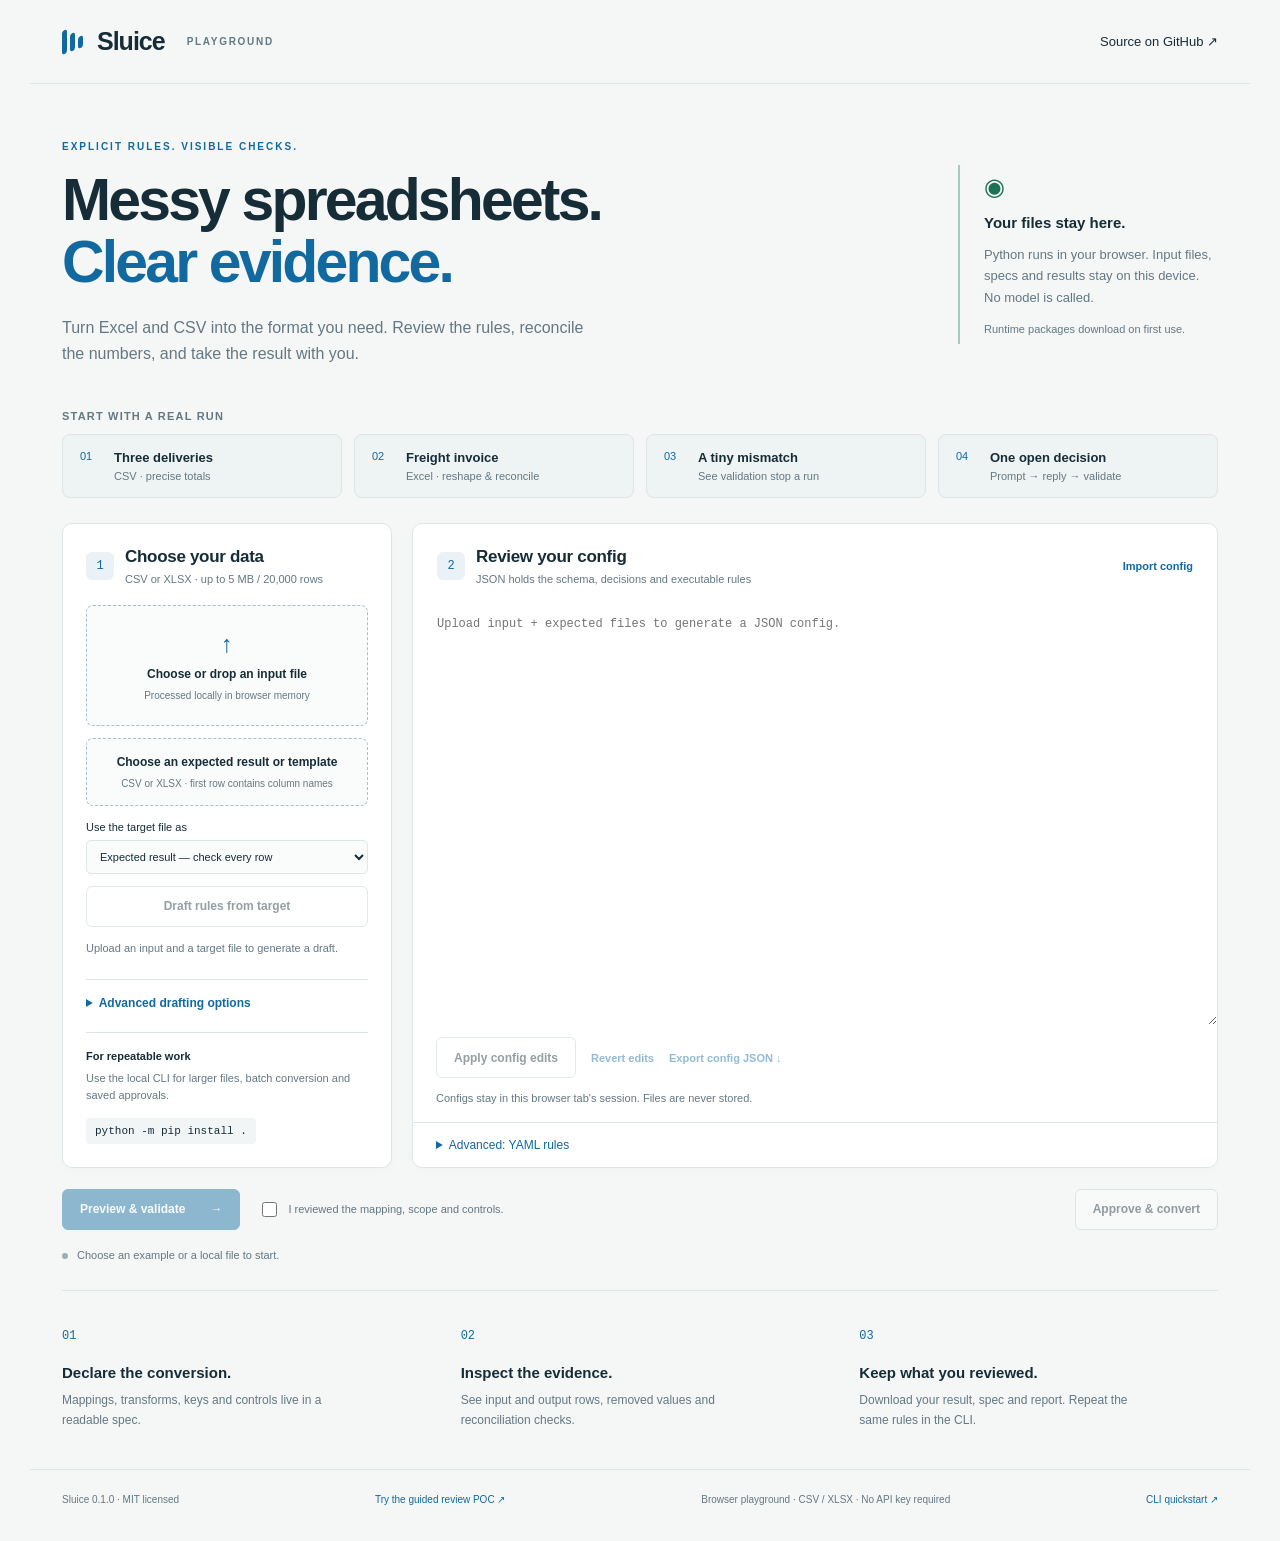
==== commit 9b7b2a91: "Add guided USDA review proof of concept" ====
--- a/sites/playground/index.html
+++ b/sites/playground/index.html
@@ -33,9 +33,17 @@
         <details id="draft-review" hidden><summary>Mapping review notes</summary><pre id="draft-notes"></pre></details>
       </section>
     </div>
-    <section id="resolve" class="panel resolve-panel" hidden><div class="panel-heading"><span class="step">3</span><div><h2>Resolve open questions</h2><p id="question-summary"></p></div></div><div class="resolve-grid"><div><h3>Ask a chatbot</h3><p class="help">Copy the prompt to ChatGPT or another chatbot, then paste its JSON reply below. Review the prompt's file facts before sharing them.</p><label class="small-label" for="prompt-sheet">Prompt for worksheet</label><select id="prompt-sheet"></select><label class="sr-only" for="prompt-text">Chatbot prompt</label><textarea id="prompt-text" rows="8" readonly></textarea><div class="config-actions"><button id="copy-prompt" class="secondary">Copy prompt</button><button id="copy-reply-template" class="text-button">Copy reply template</button><button id="download-prompts" class="text-button">Download prompts ↓</button></div><label class="small-label" for="reply">Chatbot JSON reply</label><textarea id="reply" rows="6" spellcheck="false" placeholder='{"answers":[{"question_id":"…","status":"answered","bindings":[…]}]}'></textarea><button id="apply-reply" class="secondary wide" disabled>Parse reply & update config</button><p id="reply-notice" class="help" role="status" aria-live="polite"></p></div><div><h3>Or decide manually</h3><p class="help">Unknown or low-confidence replies stay open. Enter a constant, select a source, or specify a binding for each decision.</p><div id="questions"></div></div></div></section>
+    <section id="resolve" class="panel resolve-panel" hidden>
+      <div class="panel-heading"><span class="step">3</span><div><h2 id="resolve-title">Resolve open questions</h2><p id="question-summary"></p></div></div>
+      <div id="resolve-grid" class="resolve-grid"><div>
+        <div id="prompt-tools"><h3>Ask a chatbot</h3><p class="help">Copy the prompt to ChatGPT or another chatbot, then paste its JSON reply below. Review the prompt's file facts before sharing them.</p><label class="small-label" for="prompt-sheet">Prompt for worksheet</label><select id="prompt-sheet"></select><label class="sr-only" for="prompt-text">Chatbot prompt</label><textarea id="prompt-text" rows="8" readonly></textarea><div class="config-actions"><button id="copy-prompt" class="secondary">Copy prompt</button><button id="copy-reply-template" class="text-button">Copy reply template</button><button id="download-prompts" class="text-button">Download prompts ↓</button></div></div>
+        <label class="small-label" for="reply">Chatbot JSON reply</label><textarea id="reply" rows="6" spellcheck="false" placeholder='{"answers":[{"question_id":"…","status":"answered","bindings":[…]}]}'></textarea><button id="apply-reply" class="secondary wide" disabled>Parse reply & update config</button><p id="reply-notice" class="help" role="status" aria-live="polite"></p>
+      </div><div id="manual-decisions"><h3>Or decide manually</h3><p class="help">Unknown or low-confidence replies stay open. Enter a constant, select a source, or specify a binding for each decision.</p><div id="questions"></div></div></div>
+    </section>
     <section class="run-bar"><div class="run-actions"><button id="preview" class="primary" disabled>Preview & validate <span aria-hidden="true">→</span></button><label class="approval"><input id="reviewed" type="checkbox">I reviewed the mapping, scope and controls.</label><button id="convert" class="secondary" disabled>Approve & convert</button><button id="cancel" class="text-button" hidden>Stop / reset runtime</button></div><div id="status" class="status" role="status" aria-live="polite"><span class="status-dot"></span><span id="status-text">Choose an example or a local file to start.</span></div></section>
-    <section id="results" class="panel results-panel" hidden><div class="result-header"><div><p class="eyebrow">RUN EVIDENCE</p><h2 id="result-title">Validation report</h2></div><div id="downloads" class="download-actions"></div></div><div id="metrics" class="metrics"></div><div id="diagnosis" class="diagnosis" hidden></div><div id="controls" class="controls"></div><div class="tabs" role="tablist" aria-label="Run detail"><button class="tab active" role="tab" aria-selected="true" data-tab="output">Output preview</button><button class="tab" role="tab" aria-selected="false" data-tab="input">Source preview</button><button class="tab" role="tab" aria-selected="false" data-tab="issues">Issues</button><button class="tab" role="tab" aria-selected="false" data-tab="trace">Step trace</button></div><div id="detail" class="table-wrap" role="tabpanel"></div><p class="table-note">Previews show a few rows. Reports include all declared control results. A passing check does not establish business meaning.</p></section>
+    <section id="results" class="panel results-panel" hidden><div class="result-header"><div><p class="eyebrow">RUN EVIDENCE</p><h2 id="result-title">Validation report</h2></div><div id="downloads" class="download-actions"></div></div><div id="metrics" class="metrics"></div><div id="diagnosis" class="diagnosis" hidden></div><div id="controls" class="controls"></div>
+      <details id="repair-feedback" class="repair-feedback" hidden open><summary>Fix validation with a chatbot</summary><p class="help">This prompt includes current decisions, source facts and a few expected/output differences. Review it before copying to your chatbot. Paste the returned JSON in the reply box, then validate again.</p><label class="small-label" for="repair-sheet">Worksheet to correct</label><select id="repair-sheet"></select><label class="small-label" for="repair-prompt">Validation repair prompt</label><textarea id="repair-prompt" rows="8" readonly></textarea><div class="config-actions"><button id="copy-repair" class="secondary" disabled>Copy repair prompt</button><button id="download-repair" class="text-button" disabled>Download repair prompt ↓</button><button id="paste-correction" class="text-button">Go to JSON reply</button></div><p id="repair-notice" class="help" role="status" aria-live="polite"></p></details>
+      <div class="tabs" role="tablist" aria-label="Run detail"><button class="tab active" role="tab" aria-selected="true" data-tab="output">Output preview</button><button class="tab" role="tab" aria-selected="false" data-tab="input">Source preview</button><button class="tab" role="tab" aria-selected="false" data-tab="issues">Issues</button><button class="tab" role="tab" aria-selected="false" data-tab="trace">Step trace</button></div><div id="detail" class="table-wrap" role="tabpanel"></div><p class="table-note">Previews show a few rows. Reports include all declared control results. A passing check does not establish business meaning.</p></section>
     <section class="how"><div><span class="step">01</span><h3>Declare the conversion.</h3><p>Mappings, transforms, keys and controls live in a readable spec.</p></div><div><span class="step">02</span><h3>Inspect the evidence.</h3><p>See input and output rows, removed values and reconciliation checks.</p></div><div><span class="step">03</span><h3>Keep what you reviewed.</h3><p>Download your result, spec and report. Repeat the same rules in the CLI.</p></div></section>
-  </main><footer><span>Sluice <span id="version">0.1.0</span> · MIT licensed</span><span>Browser playground · CSV / XLSX · No API key required</span><a href="quickstart.html">CLI quickstart ↗</a></footer>
+  </main><footer><span>Sluice <span id="version">0.1.0</span> · MIT licensed</span><a href="review.html">Try the guided review POC ↗</a><span>Browser playground · CSV / XLSX · No API key required</span><a href="quickstart.html">CLI quickstart ↗</a></footer>
 </body></html>
--- a/sites/playground/style.css
+++ b/sites/playground/style.css
@@ -2,3 +2,5 @@
 select{width:100%;border:1px solid var(--line);border-radius:5px;padding:9px;font-family:inherit;font-size:11px;color:var(--ink);background:#fafcfc}.upload-note{font-size:11px;line-height:1.65;color:var(--muted);margin:12px 0 0;overflow-wrap:anywhere}.upload-note.good{color:var(--green)}.upload-note.bad{color:var(--red)}.upload-note.busy{color:var(--blue)}
 .demo-buttons{grid-template-columns:repeat(4,1fr)}.config-actions{display:flex;gap:15px;align-items:center;flex-wrap:wrap;padding:12px 23px}.cache-note{font-size:11px;color:var(--muted);padding:0 23px;margin:0 0 14px;line-height:1.6}.expert-editor{padding:15px 23px;border-top:1px solid var(--line);font-size:12px}.expert-editor summary{cursor:pointer;color:var(--blue)}.expert-editor .code-editor{min-height:260px;padding:15px 0}.expert-editor .config-actions{padding:12px 0}.resolve-panel{margin-top:20px;padding:24px}.resolve-grid{display:grid;grid-template-columns:1fr 1fr;gap:28px}.help{font-size:12px;line-height:1.65;color:var(--muted);white-space:pre-wrap;overflow-wrap:anywhere}.resolve-grid textarea{font:11px/1.6 var(--mono)}.resolve-grid .config-actions{padding:12px 0}.question-card{border:1px solid var(--line);border-radius:6px;padding:13px;margin-top:10px}.question-card summary{cursor:pointer;font-size:12px;font-weight:600;overflow-wrap:anywhere}.question-form{padding-top:8px}select:focus-visible{outline:3px solid #79b9df;outline-offset:3px}@media(max-width:850px){.demo-buttons{grid-template-columns:repeat(2,1fr)}.resolve-grid{grid-template-columns:1fr}}@media(max-width:650px){.demo-buttons{grid-template-columns:1fr}.resolve-panel{padding:20px}}
 a[aria-disabled=true]{opacity:.45;cursor:not-allowed}
+.resolve-grid.single{grid-template-columns:1fr}
+.repair-feedback{margin:20px 0;padding:16px;border:1px solid var(--line);border-radius:6px}.repair-feedback summary{cursor:pointer;color:var(--blue);font-weight:600}.repair-feedback textarea{font:11px/1.6 var(--mono)}.repair-feedback .config-actions{padding:12px 0}
